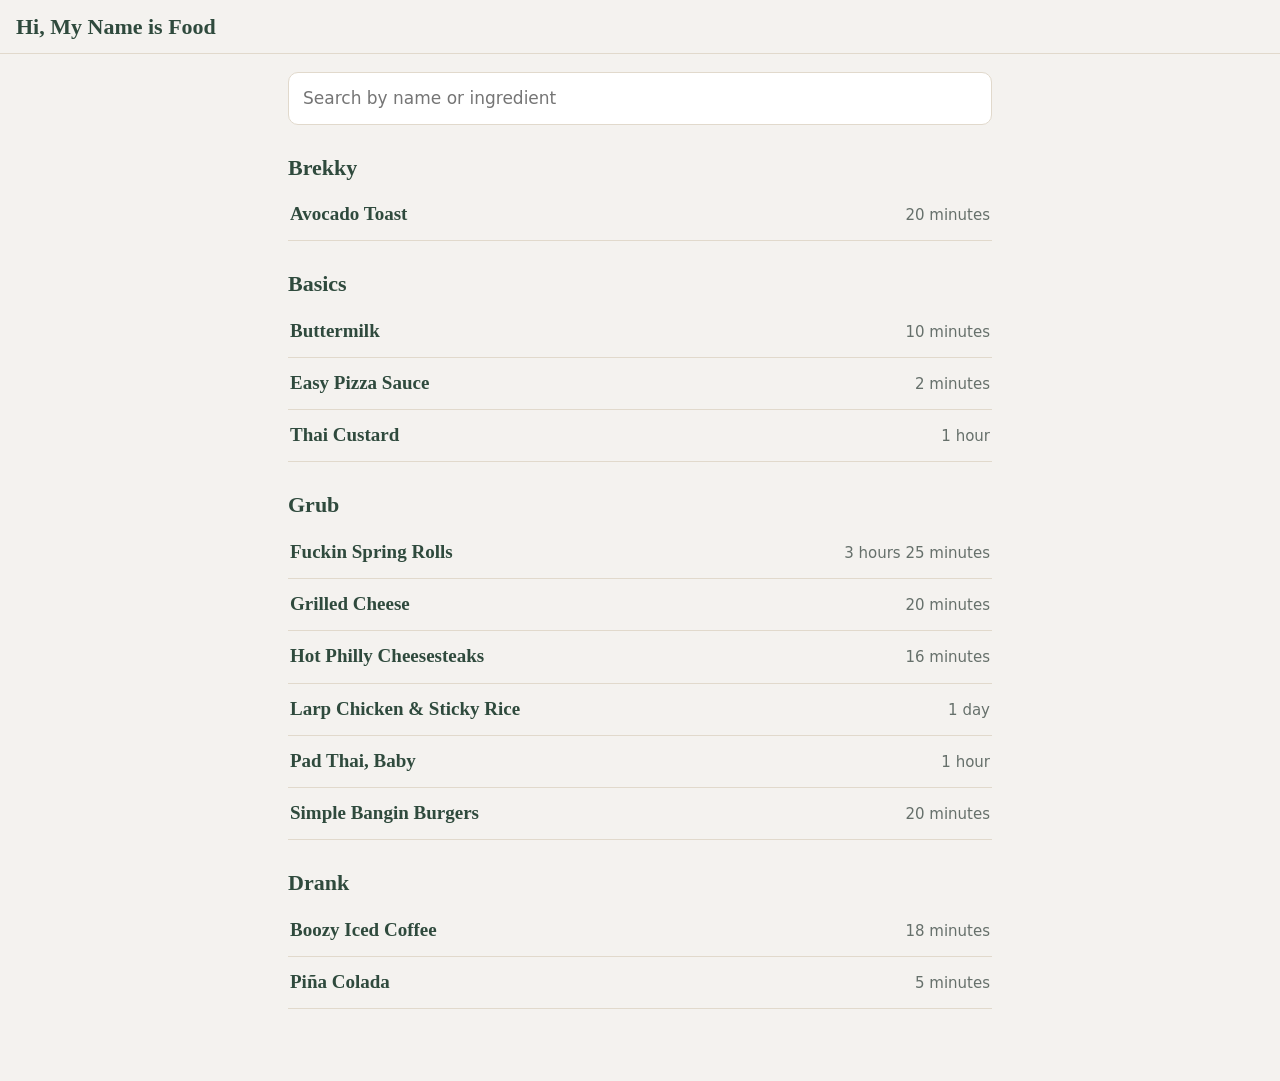
==== docs/grub/index.html @ 9648ac29 "The recipe site moves under /grub; the root sends visitors there for now Co-Authored-By: Claude Fabl" ====
<!doctype html>
<html lang="en">
<head>
<meta charset="utf-8">
<meta name="viewport" content="width=device-width, initial-scale=1, viewport-fit=cover">
<meta name="robots" content="noindex, nofollow">
<meta name="color-scheme" content="light dark">
<meta name="theme-color" content="#f4f2ef" media="(prefers-color-scheme: light)">
<meta name="theme-color" content="#25302b" media="(prefers-color-scheme: dark)">
<meta http-equiv="Content-Security-Policy" content="default-src 'self'; script-src 'self'; style-src 'self'; img-src 'self' data:; connect-src 'self'; base-uri 'none'; form-action 'none'">
<meta name="apple-mobile-web-app-title" content="Food">
<title>Hi, My Name is Food</title>
<link rel="stylesheet" href="css/site.css">
<link rel="manifest" href="manifest.webmanifest">
</head>
<body>
<header class="top">
  <a class="brand" href="#/">Hi, My Name is Food</a>
</header>
<main id="app" tabindex="-1">
  <p class="quiet">Loading the recipes.</p>
</main>
<noscript><p class="quiet">This page needs JavaScript to show the recipes.</p></noscript>
<script type="module" src="js/app.js"></script>
</body>
</html>
---- docs/grub/css/site.css ----
/* Colours come from the cookbook's own palette: #434343, #8aa899, #e1d9cc, #f4f2ef, #ffffff. */
:root {
  --paper: #f4f2ef;
  --surface: #ffffff;
  --line: #e1d9cc;
  --ink: #434343;
  --ink-soft: #66706b;
  --head: #2f4a3d;
  --accent: #3f6453;
  --accent-fill: #8aa899;
  --on-accent: #ffffff;
  --warn: #8a4b2a;
  --serif: "Iowan Old Style", Charter, Georgia, "Times New Roman", serif;
  --sans: -apple-system, BlinkMacSystemFont, "Segoe UI", system-ui, sans-serif;
}
@media (prefers-color-scheme: dark) {
  :root {
    --paper: #25302b;
    --surface: #2d3933;
    --line: #42514a;
    --ink: #ece6db;
    --ink-soft: #b3bdb6;
    --head: #e1d9cc;
    --accent: #a9c4b6;
    --accent-fill: #8aa899;
    --on-accent: #1f2a25;
    --warn: #e2ad8b;
  }
}
* { box-sizing: border-box; }
html { -webkit-text-size-adjust: 100%; }
body {
  margin: 0;
  background: var(--paper);
  color: var(--ink);
  font: 17px/1.55 var(--sans);
  padding: 0 env(safe-area-inset-right) env(safe-area-inset-bottom) env(safe-area-inset-left);
}
a { color: var(--accent); }
.top {
  padding: calc(14px + env(safe-area-inset-top)) 16px 12px;
  border-bottom: 1px solid var(--line);
}
.brand { font: 700 22px/1.2 var(--serif); color: var(--head); text-decoration: none; }
main { max-width: 46rem; margin: 0 auto; padding: 18px 16px 72px; outline: none; }
main.wide { max-width: 68rem; }
h1 { font: 700 32px/1.15 var(--serif); color: var(--head); margin: 6px 0 8px; }
h2 { font: 700 22px/1.2 var(--serif); color: var(--head); margin: 30px 0 8px; }
h3 { font: 600 17px/1.3 var(--sans); color: var(--head); margin: 18px 0 4px; }
p { margin: 0 0 12px; }
.quiet { color: var(--ink-soft); }
.small { font-size: 15px; }

/* Home: search, then the sections as plain lists with rules between rows. */
.search { display: block; width: 100%; font: inherit; color: inherit; background: var(--surface); border: 1px solid var(--line); border-radius: 10px; padding: 12px 14px; }
.search:focus-visible, button:focus-visible, a:focus-visible, input:focus-visible { outline: 3px solid var(--accent-fill); outline-offset: 2px; }
.count { margin: 10px 2px 0; }
ul.rows { list-style: none; margin: 0; padding: 0; }
ul.rows li { border-bottom: 1px solid var(--line); }
ul.rows a { display: flex; justify-content: space-between; align-items: baseline; gap: 14px; padding: 13px 2px; text-decoration: none; color: inherit; }
ul.rows .t { font: 600 19px/1.3 var(--serif); color: var(--head); }
ul.rows .m { color: var(--ink-soft); font-size: 15px; white-space: nowrap; }
.tagline { color: var(--ink-soft); margin: -4px 0 4px; }

/* Recipe page */
.back { display: inline-block; margin: 0 0 6px; text-decoration: none; }
.meta { color: var(--ink-soft); margin: 0 0 12px; }
.headnote { font-style: italic; }
.actions { display: flex; flex-wrap: wrap; gap: 8px; margin: 16px 0 6px; }
button, a.btn {
  font: 600 16px/1.2 var(--sans); color: var(--accent); background: transparent;
  border: 1.5px solid var(--accent-fill); border-radius: 999px; padding: 10px 16px; cursor: pointer; text-decoration: none; display: inline-block;
}
button.primary, a.btn.primary { background: var(--accent); border-color: var(--accent); color: var(--paper); }
button[aria-expanded="true"] { background: var(--accent-fill); color: var(--on-accent); border-color: var(--accent-fill); }
.panel { border-top: 2px solid var(--accent-fill); border-bottom: 1px solid var(--line); padding: 14px 0 16px; margin: 12px 0 8px; }
.panel h2 { margin-top: 0; font-size: 20px; }
.panel .row { display: flex; flex-wrap: wrap; gap: 8px; margin-top: 12px; }
.field { display: block; margin: 0 0 10px; }
.field span { display: block; font-weight: 600; margin-bottom: 4px; }
input[type="date"], input[type="time"], select { font: inherit; color: inherit; background: var(--surface); border: 1px solid var(--line); border-radius: 10px; padding: 9px 12px; min-height: 44px; }
.say { margin: 10px 0 0; }
.status { margin: 10px 0 0; color: var(--warn); }

ul.ing { list-style: none; margin: 0; padding: 0; }
ul.ing li { border-bottom: 1px solid var(--line); }
ul.ing label { display: flex; gap: 12px; align-items: flex-start; padding: 10px 2px; cursor: pointer; }
ul.ing input { width: 22px; height: 22px; margin: 2px 0 0; accent-color: var(--accent); flex: none; }
ul.ing .q { font-weight: 700; }
ul.ing .n { color: var(--ink-soft); }
ul.ing input:checked + span { text-decoration: line-through; color: var(--ink-soft); }
ul.ing li.aside { padding: 10px 2px 10px 36px; font-style: italic; color: var(--ink-soft); }
ol.steps { margin: 0; padding-left: 1.5em; }
ol.steps li { margin: 0 0 14px; padding-left: 4px; }
ol.steps li::marker { font-weight: 700; color: var(--head); }
ul.tips { margin: 0; padding-left: 1.2em; }
ul.tips li { margin-bottom: 8px; }

@media (min-width: 900px) {
  .cols { display: grid; grid-template-columns: minmax(0, 5fr) minmax(0, 7fr); gap: 48px; align-items: start; }
  .cols .left { position: sticky; top: 12px; max-height: calc(100vh - 24px); overflow: auto; }
  .cols h2 { margin-top: 18px; }
}

@media print {
  :root { --paper: #fff; --surface: #fff; --ink: #000; --ink-soft: #222; --head: #000; --line: #999; --accent: #000; }
  body { font-size: 11.5pt; }
  .top, .actions, .panel, .back, .search, .noprint { display: none !important; }
  main { max-width: none; padding: 0; }
  .cols { display: block; }
  ul.ing input { width: 10pt; height: 10pt; }
  ol.steps li, ul.ing li { break-inside: avoid; }
  h2, h3 { break-after: avoid; }
}
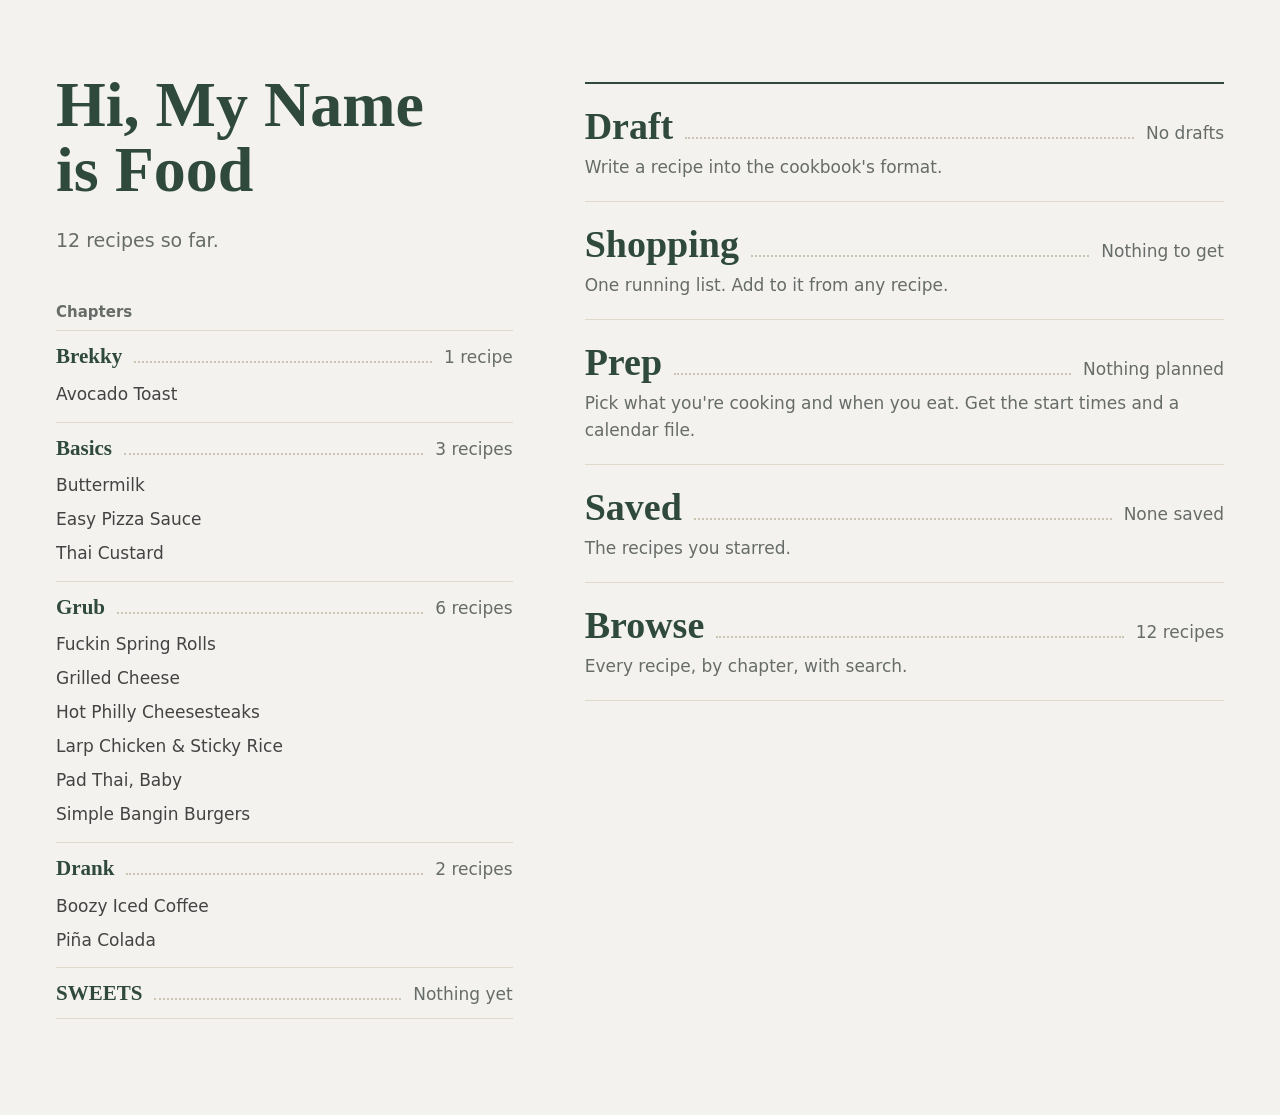
==== commit fed3849f: "Second version: a home page with five doors (Draft, Shopping, Prep, Saved, Browse) Draft is the reci" ====
--- a/docs/grub/index.html
+++ b/docs/grub/index.html
@@ -12,10 +12,36 @@
 <title>Hi, My Name is Food</title>
 <link rel="stylesheet" href="css/site.css">
 <link rel="manifest" href="manifest.webmanifest">
+<link rel="modulepreload" href="js/lib.js">
+<link rel="modulepreload" href="js/dom.js">
+<link rel="modulepreload" href="js/store.js">
+<link rel="modulepreload" href="js/state.js">
+<link rel="modulepreload" href="js/plan.js">
+<link rel="modulepreload" href="js/shopping-list.js">
+<link rel="modulepreload" href="js/recipe-format.js">
+<link rel="modulepreload" href="js/recipe-view.js">
+<link rel="modulepreload" href="js/lists.js">
+<link rel="modulepreload" href="js/pages/home.js">
+<link rel="modulepreload" href="js/pages/browse.js">
+<link rel="modulepreload" href="js/pages/saved.js">
+<link rel="modulepreload" href="js/pages/shopping.js">
+<link rel="modulepreload" href="js/pages/prep.js">
+<link rel="modulepreload" href="js/pages/draft.js">
+<link rel="modulepreload" href="js/pages/recipe.js">
 </head>
 <body>
+<a class="skip" id="skip" href="#app">Skip to the page</a>
 <header class="top">
-  <a class="brand" href="#/">Hi, My Name is Food</a>
+  <div class="top-in">
+    <a class="brand" href="#/">Hi, My Name is Food</a>
+    <nav class="nav" id="nav" aria-label="Main">
+      <a href="#/draft">Draft</a>
+      <a href="#/shopping">Shopping</a>
+      <a href="#/prep">Prep</a>
+      <a href="#/saved">Saved</a>
+      <a href="#/browse">Browse</a>
+    </nav>
+  </div>
 </header>
 <main id="app" tabindex="-1">
   <p class="quiet">Loading the recipes.</p>
--- a/docs/grub/css/site.css
+++ b/docs/grub/css/site.css
@@ -1,114 +1,465 @@
-/* Colours come from the cookbook's own palette: #434343, #8aa899, #e1d9cc, #f4f2ef, #ffffff. */
+/* Colours come from the cookbook's own palette: #434343, #8aa899, #e1d9cc, #f4f2ef, #ffffff.
+   The greens, the firmer rule and the outline of controls are that sage and that sand taken darker or lighter.
+   --line and --rule are hairlines between things. --control is the edge of anything that is pressed or typed
+   into, and is dark enough against the page to be seen (3 to 1 or better). System fonts only. */
 :root {
   --paper: #f4f2ef;
   --surface: #ffffff;
   --line: #e1d9cc;
+  --rule: #cdc3b2;
+  --control: #8f8672;
   --ink: #434343;
-  --ink-soft: #66706b;
+  --ink-soft: #666c68;
   --head: #2f4a3d;
   --accent: #3f6453;
   --accent-fill: #8aa899;
+  --tint: #e3eae5;
   --on-accent: #ffffff;
   --warn: #8a4b2a;
+  --tick: url("data:image/svg+xml,%3Csvg xmlns='http://www.w3.org/2000/svg' viewBox='0 0 22 22'%3E%3Cpath d='M5.6 11.4l3.7 3.7 7.1-8.2' fill='none' stroke='%23ffffff' stroke-width='2.4' stroke-linecap='round' stroke-linejoin='round'/%3E%3C/svg%3E");
   --serif: "Iowan Old Style", Charter, Georgia, "Times New Roman", serif;
   --sans: -apple-system, BlinkMacSystemFont, "Segoe UI", system-ui, sans-serif;
+  --bar: 54px;
+  --gutter: 40px;
+  --nav-pad: 14px;
 }
 @media (prefers-color-scheme: dark) {
   :root {
     --paper: #25302b;
     --surface: #2d3933;
     --line: #42514a;
+    --rule: #5a6b62;
+    --control: #8aa899;
     --ink: #ece6db;
     --ink-soft: #b3bdb6;
     --head: #e1d9cc;
     --accent: #a9c4b6;
     --accent-fill: #8aa899;
-    --on-accent: #1f2a25;
+    --tint: #364840;
+    --on-accent: #25302b;
     --warn: #e2ad8b;
+    --tick: url("data:image/svg+xml,%3Csvg xmlns='http://www.w3.org/2000/svg' viewBox='0 0 22 22'%3E%3Cpath d='M5.6 11.4l3.7 3.7 7.1-8.2' fill='none' stroke='%2325302b' stroke-width='2.4' stroke-linecap='round' stroke-linejoin='round'/%3E%3C/svg%3E");
   }
 }
+
 * { box-sizing: border-box; }
+[hidden] { display: none !important; }
 html { -webkit-text-size-adjust: 100%; }
 body {
   margin: 0;
   background: var(--paper);
   color: var(--ink);
-  font: 17px/1.55 var(--sans);
-  padding: 0 env(safe-area-inset-right) env(safe-area-inset-bottom) env(safe-area-inset-left);
-}
-a { color: var(--accent); }
-.top {
-  padding: calc(14px + env(safe-area-inset-top)) 16px 12px;
-  border-bottom: 1px solid var(--line);
-}
-.brand { font: 700 22px/1.2 var(--serif); color: var(--head); text-decoration: none; }
-main { max-width: 46rem; margin: 0 auto; padding: 18px 16px 72px; outline: none; }
-main.wide { max-width: 68rem; }
-h1 { font: 700 32px/1.15 var(--serif); color: var(--head); margin: 6px 0 8px; }
-h2 { font: 700 22px/1.2 var(--serif); color: var(--head); margin: 30px 0 8px; }
-h3 { font: 600 17px/1.3 var(--sans); color: var(--head); margin: 18px 0 4px; }
+  font: 17px/1.6 var(--sans);
+  overflow-wrap: break-word;
+  padding: 0 env(safe-area-inset-right) 0 env(safe-area-inset-left);
+}
+a { color: var(--accent); text-underline-offset: 3px; }
+a:focus-visible, button:focus-visible, input:focus-visible, select:focus-visible, textarea:focus-visible, summary:focus-visible {
+  outline: 3px solid var(--accent);
+  outline-offset: 2px;
+}
+.offscreen { position: absolute; width: 1px; height: 1px; overflow: hidden; clip-path: inset(50%); white-space: nowrap; }
+.print-only { display: none; }
+.skip { position: absolute; left: 16px; top: -80px; z-index: 20; background: var(--surface); padding: 10px 14px; border-radius: 8px; }
+.skip:focus { top: 10px; }
+
+/* ---------- the top row; on a phone the five names become a bar at the bottom ---------- */
+.top { border-bottom: 1px solid var(--line); padding-top: env(safe-area-inset-top); }
+.top-in { display: flex; align-items: baseline; justify-content: space-between; gap: 24px; max-width: 78rem; margin: 0 auto; padding: 14px var(--gutter) 12px; }
+.brand { font: 700 22px/1.2 var(--serif); color: var(--head); text-decoration: none; white-space: nowrap; }
+.brand:hover { color: var(--accent); }
+.nav { display: flex; gap: 6px; margin-right: calc(0px - var(--nav-pad)); }
+/* The line under a name is as wide as the word, so the last one ends on the page's right edge. */
+.nav a {
+  font: 500 16px/1.2 var(--sans); color: var(--ink); text-decoration: none; padding: 0 var(--nav-pad); min-height: 44px;
+  display: inline-flex; align-items: center; border-radius: 6px;
+  background: linear-gradient(var(--accent-fill), var(--accent-fill)) no-repeat var(--nav-pad) 100% / 0 2px;
+}
+.nav a:hover { color: var(--accent); background-image: linear-gradient(var(--rule), var(--rule)); background-size: calc(100% - 2 * var(--nav-pad)) 2px; }
+.nav a[aria-current="page"] { color: var(--head); font-weight: 650; background-image: linear-gradient(var(--accent-fill), var(--accent-fill)); background-size: calc(100% - 2 * var(--nav-pad)) 2px; }
+
+/* Every page hangs from the same left edge as the site title. */
+main { max-width: 78rem; margin: 0 auto; padding: 44px var(--gutter) 96px; outline: none; }
+.narrow { max-width: 46rem; }
+
+/* ---------- type. .t1 to .t3 give a heading the look of another level (the Draft preview sits one level down) ---------- */
+h1, .t1 { font: 700 48px/1.08 var(--serif); color: var(--head); margin: 0 0 14px; text-wrap: balance; overflow-wrap: anywhere; }
+h2, .t2 { font: 700 26px/1.2 var(--serif); color: var(--head); margin: 40px 0 10px; overflow-wrap: anywhere; }
+h3, h4, .t3 { font: 600 20px/1.3 var(--serif); color: var(--head); margin: 24px 0 6px; overflow-wrap: anywhere; }
 p { margin: 0 0 12px; }
 .quiet { color: var(--ink-soft); }
-.small { font-size: 15px; }
-
-/* Home: search, then the sections as plain lists with rules between rows. */
-.search { display: block; width: 100%; font: inherit; color: inherit; background: var(--surface); border: 1px solid var(--line); border-radius: 10px; padding: 12px 14px; }
-.search:focus-visible, button:focus-visible, a:focus-visible, input:focus-visible { outline: 3px solid var(--accent-fill); outline-offset: 2px; }
-.count { margin: 10px 2px 0; }
+.small, small { font-size: 15px; max-width: 29rem; }
+.lede { font-size: 19px; color: var(--ink-soft); max-width: 40rem; margin-bottom: 8px; text-wrap: pretty; }
+.empty { font: italic 20px/1.5 var(--serif); color: var(--ink-soft); margin: 14px 0 18px; max-width: 34rem; }
+.warn { color: var(--warn); }
+.count { margin: 0 0 4px; }
+.kicker { margin: 0 0 10px; font-size: 15px; color: var(--ink-soft); }
+.kicker a { color: inherit; display: inline-block; padding: 13px 0; margin: -13px 0; }
+.kicker a:hover { color: var(--accent); }
+.kicker .sep { margin: 0 8px; color: var(--control); }
+
+/* ---------- controls: everything pressed or typed into is 44px tall with the same edge ---------- */
+button, a.btn {
+  font: 600 16px/1.2 var(--sans); color: var(--head); background: transparent; border: 1px solid var(--control); border-radius: 8px;
+  padding: 0 16px; min-height: 44px; display: inline-flex; align-items: center; justify-content: center; gap: 8px;
+  cursor: pointer; text-decoration: none;
+}
+button:hover, a.btn:hover { border-color: var(--accent); background: var(--tint); }
+button.primary, a.btn.primary { background: var(--accent); border-color: var(--accent); color: var(--on-accent); }
+button.primary:hover, a.btn.primary:hover { background: var(--head); border-color: var(--head); }
+button[aria-expanded="true"], button[aria-pressed="true"] { background: var(--tint); border-color: var(--accent); }
+button:disabled, a.btn[aria-disabled="true"] { opacity: 0.5; cursor: default; }
+button.danger { color: var(--warn); border-color: var(--warn); }
+button.linklike { border: 0; background: none; padding: 0; font-weight: 500; color: var(--accent); text-decoration: underline; text-underline-offset: 3px; }
+button.linklike:hover { background: none; color: var(--head); }
+button.quiet-btn { border-color: transparent; color: var(--ink-soft); font-weight: 500; }
+button.quiet-btn:hover { border-color: var(--control); }
+button.icon-btn { width: 44px; padding: 0; border-color: transparent; color: var(--ink-soft); flex: none; }
+button.icon-btn:hover { color: var(--warn); background: none; border-color: transparent; }
+.cross-icon { width: 20px; height: 20px; fill: none; stroke: currentColor; stroke-width: 1.7; stroke-linecap: round; }
+button.chip { font-weight: 500; font-size: 15px; padding: 0 14px; color: var(--ink); }
+button.chip[aria-pressed="true"] { color: var(--head); font-weight: 650; }
+.chips { display: flex; flex-wrap: wrap; gap: 8px; }
+.row { display: flex; flex-wrap: wrap; align-items: center; gap: 10px; margin-top: 14px; }
+.row.end { margin-top: 28px; }
+.row .push { margin-left: auto; }
+.row .push.quiet-btn { margin-right: -16px; } /* its words end on the column's edge */
+.stack { display: flex; flex-direction: column; gap: 10px; max-width: 24rem; }
+.stack .split { display: flex; gap: 10px; }
+.stack .split > * { flex: 1 1 auto; padding: 0 10px; }
+/* A status line is on the page from the start, empty, so a screen reader hears it when words arrive. */
+.status { margin: 12px 0 0; color: var(--warn); }
+.status:empty { margin: 0; }
+.ask { border-left: 3px solid var(--warn); padding: 2px 0 4px 14px; margin: 14px 0 6px; }
+.ask-q { font-weight: 600; margin: 0; }
+.ask .row { margin-top: 8px; }
+
+.field { display: block; margin: 0 0 18px; }
+.field > span { display: block; font-weight: 600; color: var(--head); margin-bottom: 6px; }
+.field small { display: block; color: var(--ink-soft); font-size: 14px; line-height: 1.45; margin-top: 6px; }
+input[type="text"], input[type="search"], input[type="number"], input[type="date"], input[type="time"], select, textarea {
+  font: inherit; color: inherit; background: var(--surface); border: 1px solid var(--control); border-radius: 8px;
+  width: 100%; max-width: 100%;
+}
+input[type="text"], input[type="search"], input[type="number"], input[type="date"], input[type="time"], select { height: 44px; padding: 0 12px; line-height: normal; }
+input[type="search"] { -webkit-appearance: none; appearance: none; }
+input[type="date"], input[type="time"], select { width: auto; }
+textarea { display: block; padding: 10px 12px; min-height: 44px; line-height: 1.5; resize: vertical; field-sizing: content; }
+::placeholder { color: var(--ink-soft); opacity: 1; }
+/* The tick box is drawn here, so it is the palette's in both light and dark. .box is the same box as a picture
+   (the Draft preview shows the boxes without making them something Tab stops on). */
+input[type="checkbox"]:not([role="switch"]), .box {
+  -webkit-appearance: none; appearance: none; display: inline-block; width: 22px; height: 22px; margin: 0; flex: none;
+  border: 1.5px solid var(--control); border-radius: 5px; background: var(--surface) center / 100% no-repeat;
+}
+input[type="checkbox"]:not([role="switch"]) { cursor: pointer; }
+input[type="checkbox"]:not([role="switch"]):checked { background-color: var(--accent); border-color: var(--accent); background-image: var(--tick); }
+.field.inline { display: flex; align-items: center; gap: 10px; margin: 0; }
+.field.inline > span { margin: 0; font-weight: 500; color: var(--ink); }
+.field.inline input { width: 6.5rem; }
+.check { display: flex; align-items: center; gap: 12px; min-height: 44px; cursor: pointer; }
+.copybox { font-size: 15px; margin-top: 10px; }
+details.help { margin-top: 28px; border-top: 1px solid var(--line); }
+details.help summary { cursor: pointer; padding: 12px 0; min-height: 44px; font-weight: 600; color: var(--accent); display: flex; align-items: baseline; gap: 10px; list-style: none; }
+details.help summary::-webkit-details-marker { display: none; }
+details.help summary::before { content: ""; flex: none; width: 0; height: 0; border: 5px solid transparent; border-left: 7px solid currentColor; border-right: 0; transform-origin: 3px 5px; }
+details.help[open] summary::before { transform: rotate(90deg); }
+details.help ol { margin: 0 0 12px; padding-left: 1.4em; max-width: 38rem; }
+details.help li { margin-bottom: 6px; }
+.switch { display: inline-flex; align-items: center; gap: 10px; min-height: 44px; cursor: pointer; }
+/* Off is a hollow track with a knob in the outline colour; on is a filled track. The knob is part of the background. */
+.switch input {
+  -webkit-appearance: none; appearance: none; flex: none; width: 42px; height: 24px; margin: 0; border: 1.5px solid var(--control); border-radius: 999px; cursor: pointer;
+  background: var(--surface) radial-gradient(circle at 10.5px 10.5px, var(--control) 0 7px, transparent 7.6px) no-repeat 0 0 / 39px 21px;
+  transition: background-position 0.15s;
+}
+.switch input:checked { border-color: var(--accent); background-color: var(--accent); background-image: radial-gradient(circle at 10.5px 10.5px, var(--on-accent) 0 7px, transparent 7.6px); background-position: 18px 0; }
+@media (prefers-reduced-motion: reduce) { .switch input { transition: none; } }
+
+/* ---------- home: the five doors, set like a contents page, with the chapters and their recipes beside them ---------- */
+main.home { padding-top: 72px; }
+.hello { font-size: clamp(48px, 5.2vw, 64px); line-height: 1.02; margin: 0 0 22px; text-wrap: balance; }
+.home-title .lede { margin: 0 0 8px; }
+ol.doors, ul.chapters, ul.titles { list-style: none; margin: 0; padding: 0; }
+ol.doors { border-top: 2px solid var(--head); }
+ol.doors a, ul.chapters a.chapter {
+  display: grid; grid-template-columns: auto minmax(24px, 1fr) auto; align-items: baseline; column-gap: 12px;
+  text-decoration: none; color: inherit;
+}
+ol.doors a { padding: 22px 0 20px; border-bottom: 1px solid var(--line); }
+.door-name { font: 700 38px/1.1 var(--serif); color: var(--head); }
+.leader { border-bottom: 2px dotted var(--rule); }
+.door-count { color: var(--ink-soft); font-variant-numeric: tabular-nums; white-space: nowrap; }
+.door-what { grid-column: 1 / -1; color: var(--ink-soft); margin-top: 6px; }
+ol.doors a:hover .door-name, ul.chapters a:hover .chapter-name { color: var(--accent); text-decoration: underline; text-decoration-thickness: 2px; text-underline-offset: 6px; }
+.chapters-title { font: 600 15px/1.3 var(--sans); color: var(--ink-soft); margin: 40px 0 8px; }
+ul.chapters { border-top: 1px solid var(--line); }
+ul.chapters > li { border-bottom: 1px solid var(--line); padding-bottom: 4px; }
+ul.chapters a.chapter { padding: 12px 0 6px; min-height: 44px; }
+.chapter-name { font: 600 21px/1.3 var(--serif); color: var(--head); }
+ul.titles { margin: 0 0 6px; }
+ul.titles a { display: flex; align-items: center; min-height: 34px; color: var(--ink); text-decoration: none; overflow-wrap: anywhere; }
+ul.titles a:hover { color: var(--accent); text-decoration: underline; }
+
+/* ---------- lists of recipes: a chapter is a heavy rule and a large name, a recipe is a row under it ---------- */
+.filter { margin: 0 0 18px; }
+.filter-name { display: block; font-weight: 600; color: var(--head); margin-bottom: 8px; }
+.results h2 { font-size: 30px; line-height: 1.15; border-top: 2px solid var(--head); padding-top: 14px; margin: 48px 0 4px; }
+.results h2:first-child { margin-top: 0; }
 ul.rows { list-style: none; margin: 0; padding: 0; }
-ul.rows li { border-bottom: 1px solid var(--line); }
-ul.rows a { display: flex; justify-content: space-between; align-items: baseline; gap: 14px; padding: 13px 2px; text-decoration: none; color: inherit; }
-ul.rows .t { font: 600 19px/1.3 var(--serif); color: var(--head); }
-ul.rows .m { color: var(--ink-soft); font-size: 15px; white-space: nowrap; }
-.tagline { color: var(--ink-soft); margin: -4px 0 4px; }
-
-/* Recipe page */
-.back { display: inline-block; margin: 0 0 6px; text-decoration: none; }
-.meta { color: var(--ink-soft); margin: 0 0 12px; }
-.headnote { font-style: italic; }
-.actions { display: flex; flex-wrap: wrap; gap: 8px; margin: 16px 0 6px; }
-button, a.btn {
-  font: 600 16px/1.2 var(--sans); color: var(--accent); background: transparent;
-  border: 1.5px solid var(--accent-fill); border-radius: 999px; padding: 10px 16px; cursor: pointer; text-decoration: none; display: inline-block;
-}
-button.primary, a.btn.primary { background: var(--accent); border-color: var(--accent); color: var(--paper); }
-button[aria-expanded="true"] { background: var(--accent-fill); color: var(--on-accent); border-color: var(--accent-fill); }
-.panel { border-top: 2px solid var(--accent-fill); border-bottom: 1px solid var(--line); padding: 14px 0 16px; margin: 12px 0 8px; }
-.panel h2 { margin-top: 0; font-size: 20px; }
-.panel .row { display: flex; flex-wrap: wrap; gap: 8px; margin-top: 12px; }
-.field { display: block; margin: 0 0 10px; }
-.field span { display: block; font-weight: 600; margin-bottom: 4px; }
-input[type="date"], input[type="time"], select { font: inherit; color: inherit; background: var(--surface); border: 1px solid var(--line); border-radius: 10px; padding: 9px 12px; min-height: 44px; }
-.say { margin: 10px 0 0; }
-.status { margin: 10px 0 0; color: var(--warn); }
-
+ul.rows li { display: flex; flex-wrap: wrap; align-items: center; border-bottom: 1px solid var(--line); }
+a.row-link { flex: 1; min-width: 0; display: flex; justify-content: space-between; align-items: baseline; gap: 4px 16px; padding: 13px 0; text-decoration: none; color: inherit; }
+.row-link .t { font: 600 20px/1.3 var(--serif); color: var(--head); min-width: 0; overflow-wrap: anywhere; }
+.row-link:hover .t { color: var(--accent); text-decoration: underline; }
+.row-link .m { color: var(--ink-soft); font-size: 15px; white-space: nowrap; }
+button.star { width: 44px; padding: 0; border-color: transparent; color: var(--accent); flex: none; margin-right: -10px; }
+button.star[aria-pressed="true"] { background: transparent; border-color: transparent; }
+button.star.with-text { width: auto; margin: 0; padding: 0 16px 0 12px; border-color: var(--control); color: var(--head); }
+button.star.with-text[aria-pressed="true"] { border-color: var(--accent); background: var(--tint); }
+.star-icon { width: 22px; height: 22px; fill: none; stroke: currentColor; stroke-width: 1.6; stroke-linejoin: round; flex: none; }
+button.star[aria-pressed="true"] .star-icon { fill: var(--accent-fill); stroke: var(--accent); }
+.drafts { margin: 0 0 40px; }
+.drafts h2 { margin: 0 0 2px; }
+.draft-row .remove, .cook-line .remove { min-height: 44px; padding: 0 8px; margin-right: -8px; font-size: 15px; color: var(--ink-soft); }
+.ask-host { flex-basis: 100%; }
+.ask-host:empty { display: none; }
+
+/* ---------- a recipe ---------- */
+.recipe-head { max-width: 48rem; }
+.headnote { font: italic 21px/1.5 var(--serif); margin: 0 0 16px; max-width: 36rem; overflow-wrap: anywhere; }
+.meta { color: var(--ink-soft); margin: 0 0 6px; max-width: 40rem; text-wrap: pretty; overflow-wrap: anywhere; }
+.guess { margin: 0 0 6px; text-wrap: pretty; }
+.actions { display: flex; flex-wrap: wrap; align-items: center; gap: 4px 28px; margin: 18px 0 0; }
+.actions .row { margin-top: 0; }
+.row.minor { gap: 2px 24px; }
+.row.minor a, .row.minor button.linklike { font: 500 16px/1.2 var(--sans); min-height: 44px; display: inline-flex; align-items: center; }
+.panel { border-top: 2px solid var(--accent-fill); padding: 16px 0 0; margin-bottom: 40px; }
+.panel h2 { margin-top: 0; }
+
+.cols { margin-top: 28px; }
+.cols > div { min-width: 0; }
+.ingredients > :first-child, .method > :first-child, .cols > div > h2:first-child { margin-top: 0; }
+.steps-head { display: flex; flex-wrap: wrap; align-items: center; justify-content: space-between; gap: 0 16px; margin: 0 0 10px; }
+.steps-head > :first-child { margin: 0; }
+.keep-on { display: flex; flex-direction: column; align-items: flex-end; }
+.switch-note:empty { display: none; }
 ul.ing { list-style: none; margin: 0; padding: 0; }
 ul.ing li { border-bottom: 1px solid var(--line); }
-ul.ing label { display: flex; gap: 12px; align-items: flex-start; padding: 10px 2px; cursor: pointer; }
-ul.ing input { width: 22px; height: 22px; margin: 2px 0 0; accent-color: var(--accent); flex: none; }
+ul.ing .ing-line { display: flex; gap: 12px; align-items: flex-start; padding: 11px 0; min-height: 44px; }
+ul.ing label.ing-line { cursor: pointer; }
+ul.ing .ing-line > span:last-child { min-width: 0; overflow-wrap: anywhere; }
+ul.ing input, ul.ing .box { margin-top: 2px; }
 ul.ing .q { font-weight: 700; }
 ul.ing .n { color: var(--ink-soft); }
-ul.ing input:checked + span { text-decoration: line-through; color: var(--ink-soft); }
-ul.ing li.aside { padding: 10px 2px 10px 36px; font-style: italic; color: var(--ink-soft); }
-ol.steps { margin: 0; padding-left: 1.5em; }
-ol.steps li { margin: 0 0 14px; padding-left: 4px; }
-ol.steps li::marker { font-weight: 700; color: var(--head); }
-ul.tips { margin: 0; padding-left: 1.2em; }
-ul.tips li { margin-bottom: 8px; }
-
+/* On the recipe a tick means "done with this one". In the picker a tick means "add this", so nothing is crossed out there. */
+.ingredients ul.ing input:checked + span { text-decoration: line-through; color: var(--ink-soft); }
+ul.ing li.aside { padding: 11px 0 11px 34px; font-style: italic; color: var(--ink-soft); overflow-wrap: anywhere; }
+.ingredients { margin-bottom: 40px; }
+ol.steps { list-style: none; counter-reset: step; margin: 0; padding: 0; }
+ol.steps li { counter-increment: step; position: relative; padding-left: 46px; margin: 0 0 18px; font-size: 18px; line-height: 1.62; max-width: 38rem; overflow-wrap: anywhere; }
+ol.steps li::before { content: counter(step); position: absolute; left: 0; top: -3px; font: 700 26px/1.4 var(--serif); color: var(--accent); }
+ul.tips { margin: 0; padding-left: 1.2em; max-width: 33rem; overflow-wrap: anywhere; }
+ul.tips li { margin-bottom: 10px; }
+
+/* ---------- shopping: the thing on the left, how much on the right, a dotted line between them ---------- */
+.shop-group h2 { font-size: 22px; margin: 30px 0 2px; }
+.shop-group:first-child h2 { margin-top: 0; }
+.shop-group h2 a { color: inherit; text-decoration-color: var(--control); }
+.shop-group h2 a:hover { color: var(--accent); }
+ul.shop { list-style: none; margin: 0; padding: 0; }
+ul.shop li { display: flex; align-items: center; gap: 8px; border-bottom: 1px solid var(--line); }
+ul.shop label { flex: 1; min-width: 0; display: flex; gap: 12px; align-items: center; padding: 10px 0; min-height: 44px; cursor: pointer; }
+ul.shop .thing { flex: 1; min-width: 0; display: grid; grid-template-columns: minmax(0, auto) minmax(12px, 1fr) minmax(0, auto); align-items: baseline; column-gap: 10px; }
+ul.shop .nm { font-weight: 600; overflow-wrap: anywhere; }
+ul.shop .amt { color: var(--ink-soft); text-align: right; overflow-wrap: anywhere; }
+ul.shop li.got .thing { text-decoration: line-through; color: var(--ink-soft); }
+ul.shop li.got .nm { font-weight: 400; }
+ul.shop li.got .leader { visibility: hidden; }
+ul.shop .remove { margin-right: -10px; }
+.add-own { display: flex; align-items: flex-end; gap: 10px; margin: 28px 0 0; max-width: 24rem; }
+.add-own .field { flex: 1; margin: 0; }
+
+/* ---------- prep ---------- */
+ul.cooking { list-style: none; margin: 0 0 18px; padding: 0; border-top: 1px solid var(--line); }
+ul.cooking li { border-bottom: 1px solid var(--line); padding: 8px 0 12px; }
+ul.cooking p { margin: 0; }
+.cook-line { display: flex; justify-content: space-between; align-items: center; gap: 12px; }
+.cook-line .t { font: 600 20px/1.3 var(--serif); color: var(--head); text-decoration: none; min-width: 0; overflow-wrap: anywhere; }
+.cook-line .t:hover { color: var(--accent); text-decoration: underline; }
+.guess-line .time-boxes { margin: 10px 0 0; }
+.guess-line .warn { margin-top: 8px; }
+.guess-line .warn:empty { margin: 0; }
+.pick-row { display: flex; align-items: flex-end; flex-wrap: wrap; gap: 10px; }
+.pick-row .field { margin: 0; flex: 1; min-width: 12rem; }
+.pick-row select { width: 100%; }
+.when-boxes { display: flex; flex-wrap: wrap; gap: 0 20px; }
+.plan-day { font: 600 21px/1.3 var(--serif); color: var(--head); margin: 0 0 18px; text-wrap: balance; }
+/* Each stop on the timeline: when, in the plain face, then what, in the title face. */
+ol.timeline { list-style: none; margin: 0 0 4px; padding: 0 0 0 7px; }
+ol.timeline li { position: relative; padding: 0 0 24px 28px; border-left: 2px solid var(--line); }
+ol.timeline li::before { content: ""; position: absolute; left: -8px; top: 5px; width: 14px; height: 14px; border-radius: 50%; background: var(--paper); border: 2px solid var(--accent-fill); }
+ol.timeline li.eat { border-left-color: transparent; padding-bottom: 6px; }
+ol.timeline li.eat::before { background: var(--accent); border-color: var(--accent); }
+ol.timeline .when { display: block; font: 600 16px/1.45 var(--sans); color: var(--ink); }
+ol.timeline .what { display: block; font: 400 21px/1.35 var(--serif); color: var(--head); overflow-wrap: anywhere; }
+ol.timeline .what strong { font-weight: 600; }
+ol.timeline .eat .what { font-weight: 700; }
+ol.timeline .sub { display: block; }
+.plan-out + .row { margin-top: 26px; }
+.plan-note { margin-top: 22px; }
+
+/* ---------- draft ---------- */
+.note { border-left: 3px solid var(--accent-fill); padding: 2px 0 2px 14px; margin: 0 0 22px; }
+.note p { margin: 0 0 4px; }
+.pair { display: flex; flex-wrap: wrap; gap: 0 20px; }
+.pair .field:last-child { flex: 1; min-width: 12rem; }
+fieldset.time { border: 0; padding: 0; margin: 0 0 20px; min-width: 0; }
+fieldset.time legend { font-weight: 600; color: var(--head); padding: 0; margin-bottom: 6px; }
+.time-boxes { display: flex; flex-wrap: wrap; gap: 10px 22px; margin-bottom: 12px; }
+.say { margin: 12px 0 0; color: var(--head); font-weight: 500; max-width: 34rem; }
+.needed { color: var(--warn); margin: 0 0 4px; }
+.needed.ok { color: var(--accent); }
+.finish { border-top: 1px solid var(--line); margin-top: 30px; }
+.finish h2 { margin-top: 26px; }
+.preview-label { margin: 0 0 10px; }
+.preview { border-top: 2px solid var(--accent-fill); padding-top: 24px; }
+.preview .t1 { font-size: 36px; }
+.preview .cols { display: block; margin-top: 28px; }
+.preview .cols > .right { margin-top: 0; }
+.preview .ingredients { margin-bottom: 36px; }
+
+/* ---------- a computer window: two columns ---------- */
 @media (min-width: 900px) {
-  .cols { display: grid; grid-template-columns: minmax(0, 5fr) minmax(0, 7fr); gap: 48px; align-items: start; }
-  .cols .left { position: sticky; top: 12px; max-height: calc(100vh - 24px); overflow: auto; }
-  .cols h2 { margin-top: 18px; }
-}
-
+  .cols { display: grid; grid-template-columns: minmax(0, 5fr) minmax(0, 7fr); gap: 72px; align-items: start; }
+  .cols.even { grid-template-columns: minmax(0, 1fr) minmax(0, 1fr); gap: 64px; }
+  .cols.rail { grid-template-columns: 17rem minmax(0, 1fr); gap: 72px; margin-top: 24px; }
+  /* Shopping: the list on the left, what to do with it on the right. In the page the right column comes
+     first, so it is first for the keyboard and on top on a phone. */
+  .cols.side { grid-template-columns: minmax(0, 46rem) minmax(15rem, 24rem); gap: 72px; margin-top: 24px; justify-content: space-between; }
+  .cols.side > .left { grid-column: 1; grid-row: 1; }
+  .cols.side > .right { grid-column: 2; grid-row: 1; }
+  /* A side column never scrolls inside itself. js/dom.js marks it "fits" (it sticks to the top) or "tall"
+     (it rides up with the page until its end shows, then stays). */
+  .sticky.fits { position: sticky; top: 16px; }
+  .sticky.tall { position: sticky; bottom: 16px; align-self: end; }
+  .preview .sticky { position: static; }
+  .ingredients, .panel { margin-bottom: 0; }
+  .steps-head .switch { margin: -7px 0; }
+  .home-grid { display: grid; grid-template-columns: minmax(0, 5fr) minmax(0, 7fr); grid-template-rows: auto 1fr; column-gap: 72px; align-items: start; }
+  .home-title { grid-column: 1; grid-row: 1; }
+  .home-chapters { grid-column: 1; grid-row: 2; }
+  ol.doors { grid-column: 2; grid-row: 1 / span 2; margin-top: 10px; }
+  /* Browse: in the rail the filters are a plain list of names, the picked one underlined. */
+  .cols.rail .chips { flex-direction: column; gap: 0; align-items: flex-start; }
+  .cols.rail button.chip { border: 0; background: none; padding: 0; min-height: 36px; border-radius: 4px; font-size: 16px; justify-content: flex-start; }
+  .cols.rail button.chip:hover { color: var(--accent); }
+  .cols.rail button.chip[aria-pressed="true"] { text-decoration: underline; text-decoration-color: var(--accent-fill); text-decoration-thickness: 2px; text-underline-offset: 6px; }
+}
+
+/* A wide window: the things to do with a recipe sit beside its title, so the ingredients start high on the page. */
+@media (min-width: 1200px) {
+  .recipe-top { display: grid; grid-template-columns: minmax(0, 1fr) auto; column-gap: 56px; align-items: end; }
+  .recipe-head { max-width: none; }
+  .actions { flex-direction: column; align-items: flex-end; gap: 0; margin: 0; }
+}
+
+/* On the home page the five doors are the way in, so a computer window does not repeat them in a top row. */
+@media (min-width: 700px) {
+  body[data-page="home"] .top { display: none; }
+}
+
+/* ---------- a narrow window or a tablet: one column ---------- */
+@media (max-width: 899px) {
+  :root { --gutter: 32px; --nav-pad: 10px; }
+  .brand { font-size: 20px; }
+  .home-title { margin-bottom: 24px; }
+  .cols > .right { margin-top: 32px; }
+  .recipe > .cols > .right { margin-top: 0; }
+  .cols.rail > .right { margin-top: 26px; }
+  .cols.side > .right { margin-top: 0; margin-bottom: 26px; }
+  .cols.side > .right:has(> .stack[hidden]) { margin-bottom: 0; }
+  .cols.side > .left { margin-top: 0; }
+}
+
+/* ---------- phone ---------- */
+@media (max-width: 699px) {
+  :root { --gutter: 16px; }
+  .top-in { padding-top: 12px; padding-bottom: 10px; }
+  body[data-page="home"] .top { border-bottom: 0; }
+  body[data-page="home"] .brand { display: none; }
+  .nav {
+    position: fixed; left: 0; right: 0; bottom: 0; z-index: 10; gap: 0; margin: 0; background: var(--surface); border-top: 1px solid var(--rule);
+    padding: 0 max(2px, env(safe-area-inset-right)) env(safe-area-inset-bottom) max(2px, env(safe-area-inset-left));
+  }
+  .nav a { flex: 1; min-width: 0; min-height: var(--bar); padding: 0; display: flex; align-items: center; justify-content: center; font-size: 14px; border-radius: 0; border-top: 2px solid transparent; }
+  .nav a, .nav a:hover, .nav a[aria-current="page"] { background-image: none; }
+  .nav a[aria-current="page"] { border-top-color: var(--accent); }
+  .nav a:focus-visible { outline-offset: -3px; }
+  main, main.home { padding: 22px var(--gutter) calc(var(--bar) + env(safe-area-inset-bottom) + 48px); }
+  h1, .t1 { font-size: 34px; }
+  h2, .t2 { font-size: 23px; margin-top: 32px; }
+  .hello { font-size: 44px; margin-bottom: 12px; }
+  ol.doors a { padding: 16px 0 15px; }
+  .door-name { font-size: 29px; }
+  .door-count { font-size: 15px; }
+  ul.titles a { min-height: 44px; }
+  .results h2 { font-size: 26px; margin-top: 36px; }
+  .headnote { font-size: 19px; }
+  a.row-link { flex-direction: column; align-items: flex-start; padding: 11px 0; }
+  ol.steps li { padding-left: 38px; font-size: 17px; }
+  .stack, .add-own { max-width: none; }
+  /* a recipe's three buttons in one row */
+  .actions { gap: 0; margin-top: 14px; }
+  .actions .row.main { flex-wrap: nowrap; gap: 8px; width: 100%; }
+  .actions .row.main button { padding: 0 10px; font-size: 15px; white-space: nowrap; }
+  .actions .row.main button:not(.star) { flex: 1 1 auto; }
+  /* the star is a star alone here, as it is in the lists; its word stays for a screen reader */
+  .actions button.star.with-text { width: 44px; padding: 0; flex: none; }
+  .actions button.star.with-text > span { position: absolute; width: 1px; height: 1px; overflow: hidden; clip-path: inset(50%); white-space: nowrap; }
+  .row.minor { gap: 0 20px; }
+  .row .push, .row .push.quiet-btn { margin-left: 0; margin-right: 0; }
+  .row .push.quiet-btn { padding-left: 0; } /* on a row of its own, its words start on the page's left edge */
+}
+@media (max-width: 359px) {
+  .actions .row.main { flex-wrap: wrap; }
+}
+
+/* ---------- paper: one sheet where it fits, nothing that is only for the screen ---------- */
+@page { margin: 0.6in; }
 @media print {
-  :root { --paper: #fff; --surface: #fff; --ink: #000; --ink-soft: #222; --head: #000; --line: #999; --accent: #000; }
-  body { font-size: 11.5pt; }
-  .top, .actions, .panel, .back, .search, .noprint { display: none !important; }
-  main { max-width: none; padding: 0; }
-  .cols { display: block; }
-  ul.ing input { width: 10pt; height: 10pt; }
-  ol.steps li, ul.ing li { break-inside: avoid; }
-  h2, h3 { break-after: avoid; }
-}
+  :root { --paper: #fff; --surface: #fff; --ink: #000; --ink-soft: #222; --head: #000; --line: #999; --rule: #999; --control: #444; --accent: #000; --accent-fill: #666; --warn: #000; }
+  body { font-size: 11pt; padding: 0; }
+  .top, .skip, .actions, .panel, .kicker, .star, .status, .filter, .field, .row, .stack, details.help, .add-own, .remove, .pick-row, .when-boxes,
+  .finish, .form, .drafts, .new-title, .preview-label, .keep-on, .guess, .guess-line, .count, .lede, .plan-note, .warn, .no-print,
+  main[data-page="draft"] > h1 { display: none !important; }
+  .print-only { display: block; }
+  .recipe .ingredients[hidden] { display: block !important; } /* the shopping picker was open: the paper still gets the ingredients */
+  .book-line { font: 600 10pt/1.3 var(--sans); margin: 0 0 5pt; }
+  main, main.home { max-width: none; padding: 0; }
+  .cols, .cols.even, .cols.rail, .cols.side { display: block; margin-top: 12pt; }
+  .cols > .right { margin-top: 0; }
+  .sticky { position: static !important; }
+  .recipe-head, .headnote, .meta, ol.steps li, ul.tips { max-width: none; }
+  h1, .t1, .preview .t1 { font-size: 26pt; margin-bottom: 5pt; }
+  h2, .t2 { font-size: 15pt; margin: 12pt 0 4pt; }
+  h3, h4, .t3 { font-size: 12pt; margin: 8pt 0 2pt; }
+  h1, h2, h3, h4, .t1, .t2, .t3, .plan-day { break-after: avoid; }
+  .headnote { font-size: 12pt; margin-bottom: 5pt; }
+  .ingredients, .preview .ingredients { margin-bottom: 10pt; }
+  ul.ing, ul.shop { columns: 2; column-gap: 24pt; }
+  ul.ing li, ul.shop li { break-inside: avoid; border-bottom: 0; }
+  ul.ing .ing-line, ul.shop label { padding: 2pt 0; min-height: 0; gap: 6pt; }
+  ul.ing li.aside { padding: 2pt 0 2pt 16pt; }
+  input[type="checkbox"]:not([role="switch"]), .box { width: 9pt; height: 9pt; border-width: 0.75pt; border-radius: 1.5pt; background: none !important; }
+  ul.ing input, ul.ing .box { margin-top: 2.5pt; }
+  .ingredients ul.ing input:checked + span { text-decoration: none; color: inherit; } /* the paper is a clean copy */
+  ol.steps li { font-size: 11pt; line-height: 1.4; margin-bottom: 6pt; padding-left: 22pt; break-inside: avoid; }
+  ol.steps li::before { font-size: 13pt; top: -1.5pt; }
+  ul.tips li { margin-bottom: 4pt; break-inside: avoid; }
+  .shop-group h2 { font-size: 13pt; margin: 10pt 0 2pt; }
+  ul.shop .thing { display: block; }
+  ul.shop .leader { display: none; }
+  ol.timeline li { padding-bottom: 10pt; break-inside: avoid; }
+  ol.timeline .what { font-size: 13pt; }
+  .preview { border-top: 0; padding-top: 0; }
+}
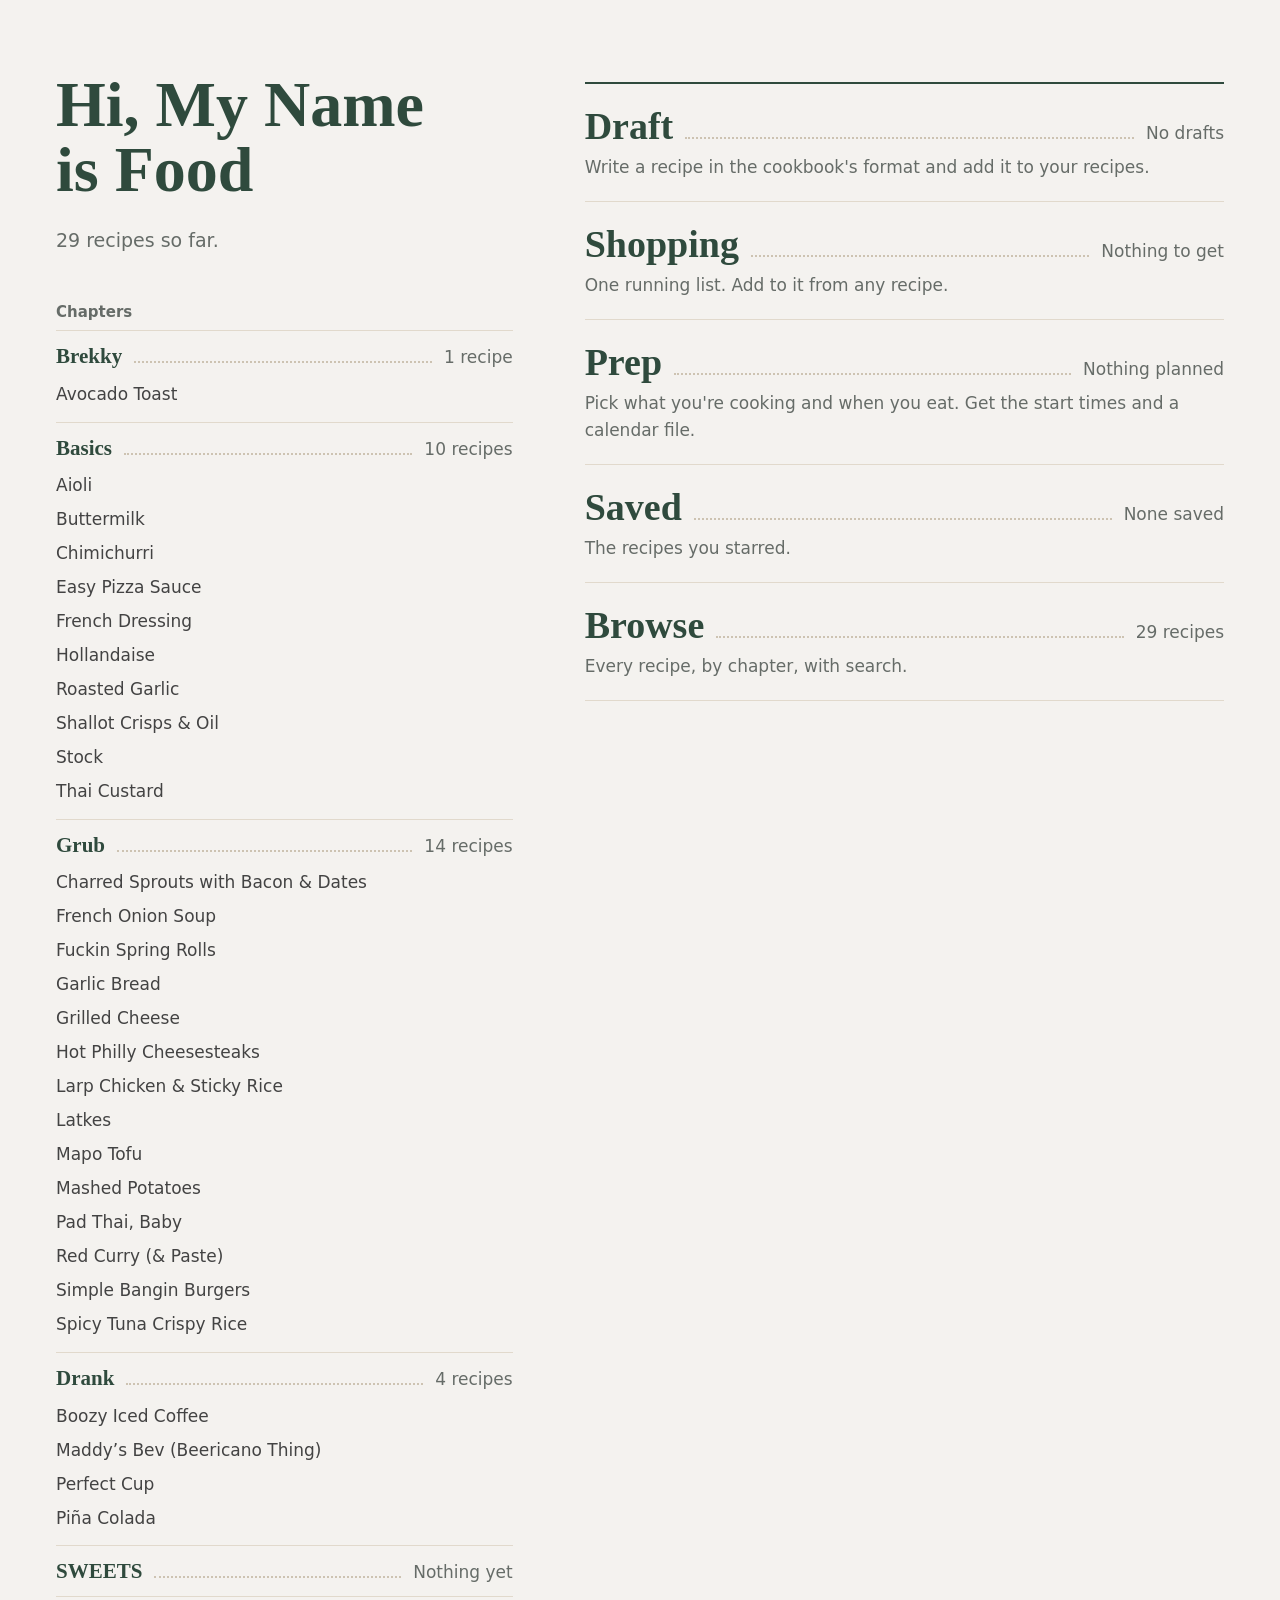
==== commit 8ba7069a: "Your recipes: add a drafted recipe to the site, for anyone A finished draft gets "Add to your recipe" ====
--- a/docs/grub/index.html
+++ b/docs/grub/index.html
@@ -19,6 +19,7 @@
 <link rel="modulepreload" href="js/plan.js">
 <link rel="modulepreload" href="js/shopping-list.js">
 <link rel="modulepreload" href="js/recipe-format.js">
+<link rel="modulepreload" href="js/own.js">
 <link rel="modulepreload" href="js/recipe-view.js">
 <link rel="modulepreload" href="js/lists.js">
 <link rel="modulepreload" href="js/pages/home.js">
--- a/docs/grub/css/site.css
+++ b/docs/grub/css/site.css
@@ -99,16 +99,21 @@
 .kicker .sep { margin: 0 8px; color: var(--control); }
 
 /* ---------- controls: everything pressed or typed into is 44px tall with the same edge ---------- */
-button, a.btn {
+button {
   font: 600 16px/1.2 var(--sans); color: var(--head); background: transparent; border: 1px solid var(--control); border-radius: 8px;
   padding: 0 16px; min-height: 44px; display: inline-flex; align-items: center; justify-content: center; gap: 8px;
   cursor: pointer; text-decoration: none;
 }
-button:hover, a.btn:hover { border-color: var(--accent); background: var(--tint); }
-button.primary, a.btn.primary { background: var(--accent); border-color: var(--accent); color: var(--on-accent); }
-button.primary:hover, a.btn.primary:hover { background: var(--head); border-color: var(--head); }
+button:hover { border-color: var(--accent); background: var(--tint); }
+button.primary { background: var(--accent); border-color: var(--accent); color: var(--on-accent); }
+button.primary:hover { background: var(--head); border-color: var(--head); }
 button[aria-expanded="true"], button[aria-pressed="true"] { background: var(--tint); border-color: var(--accent); }
-button:disabled, a.btn[aria-disabled="true"] { opacity: 0.5; cursor: default; }
+button:disabled, button[aria-disabled="true"] { opacity: 0.5; cursor: default; }
+/* aria-disabled is a button that can still be reached and pressed, and says why it does nothing (Copy list
+   with everything ticked). Its words are still there to be read, so it is not faded: the fill goes and it
+   rests as a quiet outline, which does not light up under the mouse. The fill is back as soon as there is
+   something to copy. */
+button.primary[aria-disabled="true"], button.primary[aria-disabled="true"]:hover { opacity: 1; background: transparent; border-color: var(--control); color: var(--ink-soft); font-weight: 500; }
 button.danger { color: var(--warn); border-color: var(--warn); }
 button.linklike { border: 0; background: none; padding: 0; font-weight: 500; color: var(--accent); text-decoration: underline; text-underline-offset: 3px; }
 button.linklike:hover { background: none; color: var(--head); }
@@ -126,7 +131,7 @@
 .row .push.quiet-btn { margin-right: -16px; } /* its words end on the column's edge */
 .stack { display: flex; flex-direction: column; gap: 10px; max-width: 24rem; }
 .stack .split { display: flex; gap: 10px; }
-.stack .split > * { flex: 1 1 auto; padding: 0 10px; }
+.stack .split > * { flex: 1 1 0; padding: 0 10px; } /* the two halves are the same width, whatever their words */
 /* A status line is on the page from the start, empty, so a screen reader hears it when words arrive. */
 .status { margin: 12px 0 0; color: var(--warn); }
 .status:empty { margin: 0; }
@@ -158,14 +163,16 @@
 .field.inline > span { margin: 0; font-weight: 500; color: var(--ink); }
 .field.inline input { width: 6.5rem; }
 .check { display: flex; align-items: center; gap: 12px; min-height: 44px; cursor: pointer; }
-.copybox { font-size: 15px; margin-top: 10px; }
+/* A box of text to copy by hand keeps the height its rows ask for (12 lines at most) and scrolls inside,
+   however long the text is. Other text boxes grow with what is typed into them. */
+.copybox { font-size: 15px; margin-top: 10px; field-sizing: fixed; }
+/* a box or a choice that holds something no recipe file can be made from */
+input[aria-invalid="true"], select[aria-invalid="true"], textarea[aria-invalid="true"] { border-color: var(--warn); box-shadow: inset 0 0 0 1px var(--warn); }
 details.help { margin-top: 28px; border-top: 1px solid var(--line); }
 details.help summary { cursor: pointer; padding: 12px 0; min-height: 44px; font-weight: 600; color: var(--accent); display: flex; align-items: baseline; gap: 10px; list-style: none; }
 details.help summary::-webkit-details-marker { display: none; }
 details.help summary::before { content: ""; flex: none; width: 0; height: 0; border: 5px solid transparent; border-left: 7px solid currentColor; border-right: 0; transform-origin: 3px 5px; }
 details.help[open] summary::before { transform: rotate(90deg); }
-details.help ol { margin: 0 0 12px; padding-left: 1.4em; max-width: 38rem; }
-details.help li { margin-bottom: 6px; }
 .switch { display: inline-flex; align-items: center; gap: 10px; min-height: 44px; cursor: pointer; }
 /* Off is a hollow track with a knob in the outline colour; on is a filled track. The knob is part of the background. */
 .switch input {
@@ -198,7 +205,7 @@
 ul.chapters a.chapter { padding: 12px 0 6px; min-height: 44px; }
 .chapter-name { font: 600 21px/1.3 var(--serif); color: var(--head); }
 ul.titles { margin: 0 0 6px; }
-ul.titles a { display: flex; align-items: center; min-height: 34px; color: var(--ink); text-decoration: none; overflow-wrap: anywhere; }
+ul.titles a { display: flex; align-items: center; column-gap: 10px; min-height: 34px; color: var(--ink); text-decoration: none; overflow-wrap: anywhere; }
 ul.titles a:hover { color: var(--accent); text-decoration: underline; }
 
 /* ---------- lists of recipes: a chapter is a heavy rule and a large name, a recipe is a row under it ---------- */
@@ -208,10 +215,27 @@
 .results h2:first-child { margin-top: 0; }
 ul.rows { list-style: none; margin: 0; padding: 0; }
 ul.rows li { display: flex; flex-wrap: wrap; align-items: center; border-bottom: 1px solid var(--line); }
-a.row-link { flex: 1; min-width: 0; display: flex; justify-content: space-between; align-items: baseline; gap: 4px 16px; padding: 13px 0; text-decoration: none; color: inherit; }
+/* A row is its title, then what goes with it (the time and, when there is one, the tag) on the right. The
+   title always keeps half the row: what is on the right has its full width until that would take more, and
+   then the tag goes under the time before a long title is squeezed into a sliver. */
+a.row-link { flex: 1; min-width: 0; display: grid; grid-template-columns: minmax(50%, 1fr) auto; align-items: baseline; gap: 4px 16px; padding: 13px 0; text-decoration: none; color: inherit; }
 .row-link .t { font: 600 20px/1.3 var(--serif); color: var(--head); min-width: 0; overflow-wrap: anywhere; }
 .row-link:hover .t { color: var(--accent); text-decoration: underline; }
-.row-link .m { color: var(--ink-soft); font-size: 15px; white-space: nowrap; }
+.row-link .m { min-width: 0; justify-self: end; display: flex; flex-wrap: wrap; justify-content: flex-end; align-items: baseline; gap: 2px 10px; color: var(--ink-soft); font-size: 15px; text-align: right; }
+/* Where the times stand in a column on the right, every time ends on the same edge: the tag sits to the left
+   of its time, and goes under it, still on that edge, when the two do not fit on one line. In the page the
+   time still comes first, so that is the order it is read out in. */
+@media (min-width: 700px) {
+  .row-link .m { flex-direction: row-reverse; justify-content: flex-start; }
+}
+/* The tag on a recipe that needs more than one day ("2-day recipe"), beside the time wherever a recipe's time
+   is shown: the page's own type inside a thin outline. It is not something to press, so it has the hairline
+   of a rule, not the edge of a control, and no fill. It is no taller than the line of text it sits in, so a
+   row with a tag is the same height as a row without one. */
+.days, .yours { display: inline-block; font: 500 14px/1.35 var(--sans); color: var(--ink); border: 1px solid var(--rule); border-radius: 5px; padding: 0 8px; white-space: nowrap; }
+/* The mark on one of his own recipes ("Yours"): the same outline as the days tag, in the colour of the site's
+   own words, so the two can sit side by side and still be told apart. */
+.yours { color: var(--accent); flex: none; }
 button.star { width: 44px; padding: 0; border-color: transparent; color: var(--accent); flex: none; margin-right: -10px; }
 button.star[aria-pressed="true"] { background: transparent; border-color: transparent; }
 button.star.with-text { width: auto; margin: 0; padding: 0 16px 0 12px; border-color: var(--control); color: var(--head); }
@@ -228,6 +252,7 @@
 .recipe-head { max-width: 48rem; }
 .headnote { font: italic 21px/1.5 var(--serif); margin: 0 0 16px; max-width: 36rem; overflow-wrap: anywhere; }
 .meta { color: var(--ink-soft); margin: 0 0 6px; max-width: 40rem; text-wrap: pretty; overflow-wrap: anywhere; }
+.meta .tag-gap { word-spacing: 6px; } /* the space on each side of the tag: wider than a word space, and gone at the start or end of a line */
 .guess { margin: 0 0 6px; text-wrap: pretty; }
 .actions { display: flex; flex-wrap: wrap; align-items: center; gap: 4px 28px; margin: 18px 0 0; }
 .actions .row { margin-top: 0; }
@@ -235,6 +260,13 @@
 .row.minor a, .row.minor button.linklike { font: 500 16px/1.2 var(--sans); min-height: 44px; display: inline-flex; align-items: center; }
 .panel { border-top: 2px solid var(--accent-fill); padding: 16px 0 0; margin-bottom: 40px; }
 .panel h2 { margin-top: 0; }
+/* his own recipes: where one is kept, and how it stands beside the cookbook, in quiet lines under the time */
+.own-line { color: var(--ink-soft); margin: 6px 0 0; max-width: 40rem; text-wrap: pretty; overflow-wrap: anywhere; }
+.own-line.with-action { display: flex; flex-wrap: wrap; align-items: baseline; gap: 0 16px; }
+.own-line.with-action button.linklike { min-height: 44px; }
+.own-said { max-width: 40rem; }
+/* a page drawn by an older copy of the site than the one that last saved his recipes */
+.newer { color: var(--warn); font-weight: 600; max-width: 40rem; margin: 0 0 18px; }
 
 .cols { margin-top: 28px; }
 .cols > div { min-width: 0; }
@@ -242,7 +274,6 @@
 .steps-head { display: flex; flex-wrap: wrap; align-items: center; justify-content: space-between; gap: 0 16px; margin: 0 0 10px; }
 .steps-head > :first-child { margin: 0; }
 .keep-on { display: flex; flex-direction: column; align-items: flex-end; }
-.switch-note:empty { display: none; }
 ul.ing { list-style: none; margin: 0; padding: 0; }
 ul.ing li { border-bottom: 1px solid var(--line); }
 ul.ing .ing-line { display: flex; gap: 12px; align-items: flex-start; padding: 11px 0; min-height: 44px; }
@@ -284,6 +315,9 @@
 ul.cooking li { border-bottom: 1px solid var(--line); padding: 8px 0 12px; }
 ul.cooking p { margin: 0; }
 .cook-line { display: flex; justify-content: space-between; align-items: center; gap: 12px; }
+/* The tag sits beside the name, or under it where there is no room. Under it, it has air above and below:
+   the gap between the two lines, and the padding, which a name on one line never fills (the line is 44px tall). */
+.cook-name { min-width: 0; display: flex; flex-wrap: wrap; align-items: baseline; gap: 6px 12px; padding: 4px 0; }
 .cook-line .t { font: 600 20px/1.3 var(--serif); color: var(--head); text-decoration: none; min-width: 0; overflow-wrap: anywhere; }
 .cook-line .t:hover { color: var(--accent); text-decoration: underline; }
 .guess-line .time-boxes { margin: 10px 0 0; }
@@ -307,6 +341,7 @@
 ol.timeline .sub { display: block; }
 .plan-out + .row { margin-top: 26px; }
 .plan-note { margin-top: 22px; }
+.plan-note p:last-child { margin-bottom: 0; }
 
 /* ---------- draft ---------- */
 .note { border-left: 3px solid var(--accent-fill); padding: 2px 0 2px 14px; margin: 0 0 22px; }
@@ -317,10 +352,21 @@
 fieldset.time legend { font-weight: 600; color: var(--head); padding: 0; margin-bottom: 6px; }
 .time-boxes { display: flex; flex-wrap: wrap; gap: 10px 22px; margin-bottom: 12px; }
 .say { margin: 12px 0 0; color: var(--head); font-weight: 500; max-width: 34rem; }
+.say.warn { color: var(--warn); } /* the line refuses something: the colour of the list of what is missing */
+.days-field { margin: 0 0 20px; }
+.days-field .field { margin: 0; }
+.days-field .say:empty { margin: 0; } /* in the page while empty, so its words are heard when they arrive; no room taken until then */
 .needed { color: var(--warn); margin: 0 0 4px; }
 .needed.ok { color: var(--accent); }
 .finish { border-top: 1px solid var(--line); margin-top: 30px; }
 .finish h2 { margin-top: 26px; }
+.finish .lasts { margin-top: 14px; } /* the line under the buttons has the same air above it as they have */
+.mine-list { border-top: 1px solid var(--line); margin-top: 30px; }
+.mine-list h2 { margin-top: 26px; }
+.mine-list > .rows { margin-top: 6px; }
+.load-lines { list-style: none; margin: 12px 0 0; padding: 0; max-width: 40rem; }
+.load-lines:empty { display: none; }
+.load-lines li { padding: 8px 0; border-bottom: 1px solid var(--line); overflow-wrap: anywhere; }
 .preview-label { margin: 0 0 10px; }
 .preview { border-top: 2px solid var(--accent-fill); padding-top: 24px; }
 .preview .t1 { font-size: 36px; }
@@ -361,6 +407,9 @@
   .recipe-top { display: grid; grid-template-columns: minmax(0, 1fr) auto; column-gap: 56px; align-items: end; }
   .recipe-head { max-width: none; }
   .actions { flex-direction: column; align-items: flex-end; gap: 0; margin: 0; }
+  /* what Download, Copy and Delete say, and Delete's question, open in that same column, under the links that
+     were pressed. Its width is the column's: the zero width keeps its words from widening the column. */
+  .recipe-top > .own-said { grid-column: 2; width: 0; min-width: 100%; }
 }
 
 /* On the home page the five doors are the way in, so a computer window does not repeat them in a top row. */
@@ -405,7 +454,8 @@
   ul.titles a { min-height: 44px; }
   .results h2 { font-size: 26px; margin-top: 36px; }
   .headnote { font-size: 19px; }
-  a.row-link { flex-direction: column; align-items: flex-start; padding: 11px 0; }
+  a.row-link { grid-template-columns: minmax(0, 1fr); padding: 11px 0; }
+  .row-link .m { justify-self: start; justify-content: flex-start; text-align: left; } /* under the title, from the left; a long time and the tag go onto two lines before anything is cut off */
   ol.steps li { padding-left: 38px; font-size: 17px; }
   .stack, .add-own { max-width: none; }
   /* a recipe's three buttons in one row */
@@ -431,6 +481,7 @@
   body { font-size: 11pt; padding: 0; }
   .top, .skip, .actions, .panel, .kicker, .star, .status, .filter, .field, .row, .stack, details.help, .add-own, .remove, .pick-row, .when-boxes,
   .finish, .form, .drafts, .new-title, .preview-label, .keep-on, .guess, .guess-line, .count, .lede, .plan-note, .warn, .no-print,
+  .own-line, .own-said, .own-ask, .mine-list, .newer,
   main[data-page="draft"] > h1 { display: none !important; }
   .print-only { display: block; }
   .recipe .ingredients[hidden] { display: block !important; } /* the shopping picker was open: the paper still gets the ingredients */
@@ -445,6 +496,7 @@
   h3, h4, .t3 { font-size: 12pt; margin: 8pt 0 2pt; }
   h1, h2, h3, h4, .t1, .t2, .t3, .plan-day { break-after: avoid; }
   .headnote { font-size: 12pt; margin-bottom: 5pt; }
+  .days, .yours { font-size: 9.5pt; border-width: 0.75pt; border-color: #444; padding: 0 4pt; } /* beside the time on paper too */
   .ingredients, .preview .ingredients { margin-bottom: 10pt; }
   ul.ing, ul.shop { columns: 2; column-gap: 24pt; }
   ul.ing li, ul.shop li { break-inside: avoid; border-bottom: 0; }
